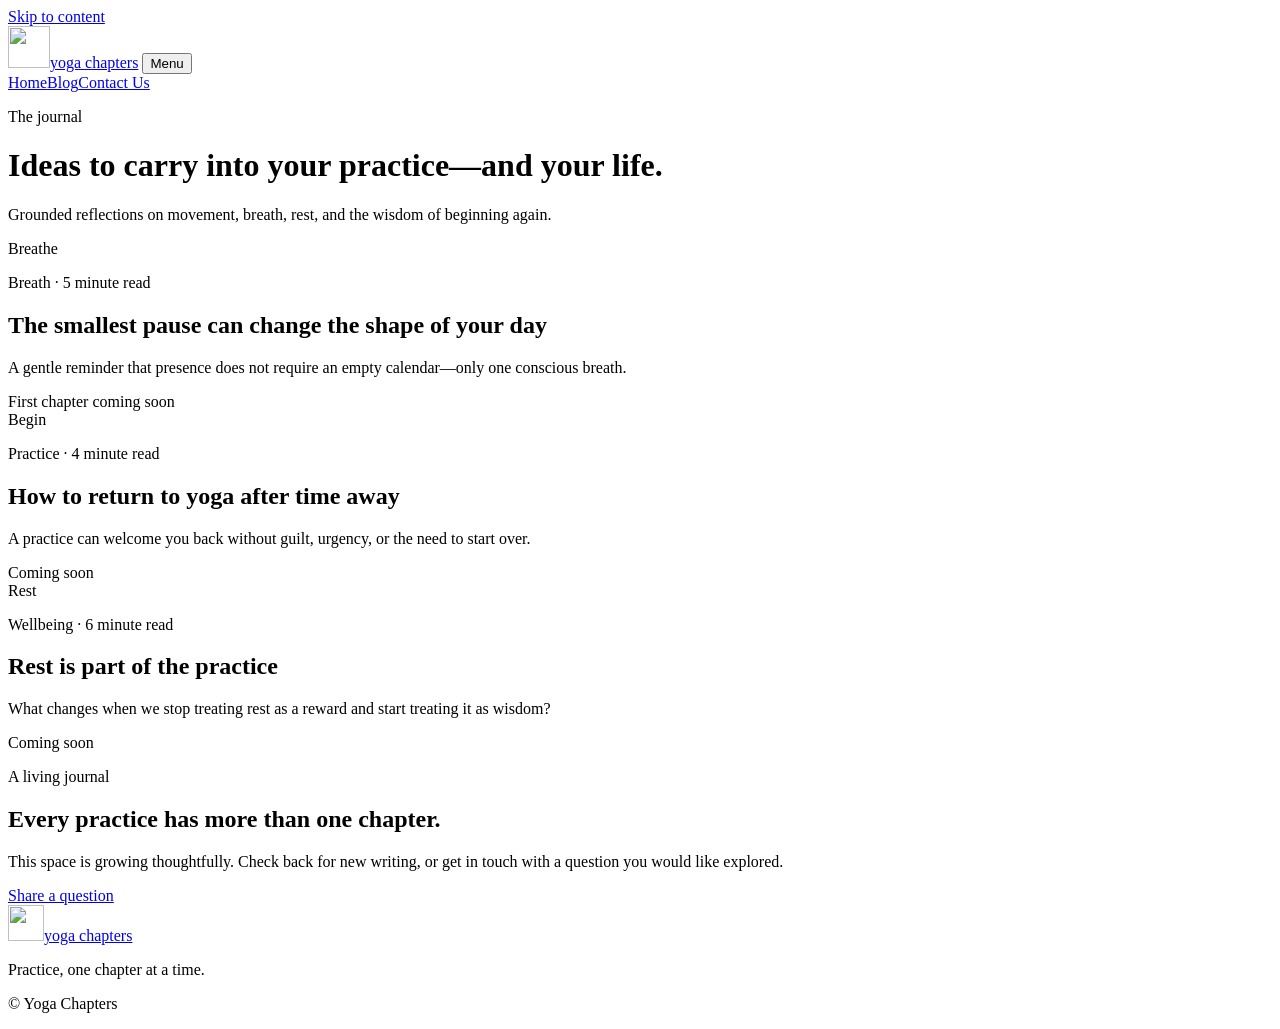
==== blog.html @ 90ff7d02 "Add blog.html" ====
<!doctype html>
<html lang="en">
<head>
  <meta charset="utf-8">
  <meta name="viewport" content="width=device-width, initial-scale=1">
  <meta name="description" content="The Yoga Chapters journal: reflections on yoga, breath, mindful movement, and everyday wellbeing.">
  <meta name="theme-color" content="#173f36">
  <title>Blog — Yoga Chapters</title>
  <link rel="icon" href="favicon.svg" type="image/svg+xml">
  <link rel="preconnect" href="https://fonts.googleapis.com">
  <link rel="preconnect" href="https://fonts.gstatic.com" crossorigin>
  <link href="https://fonts.googleapis.com/css2?family=DM+Sans:wght@400;500;600&family=Newsreader:opsz,wght@6..72,400;6..72,500&display=swap" rel="stylesheet">
  <link rel="stylesheet" href="styles.css">
</head>
<body>
  <a class="skip-link" href="#main">Skip to content</a>
  <header class="site-header">
    <a class="brand" href="index.html" aria-label="Yoga Chapters home"><img src="favicon.svg" alt="" width="42" height="42"><span>yoga chapters</span></a>
    <button class="menu-toggle" type="button" aria-expanded="false" aria-controls="site-nav">Menu</button>
    <nav id="site-nav" class="site-nav" aria-label="Primary navigation">
      <a href="index.html">Home</a><a class="active" href="blog.html">Blog</a><a href="contact.html">Contact Us</a>
    </nav>
  </header>
  <main id="main">
    <header class="page-hero blog-hero">
      <p class="eyebrow">The journal</p>
      <h1>Ideas to carry into your practice—and your life.</h1>
      <p>Grounded reflections on movement, breath, rest, and the wisdom of beginning again.</p>
    </header>
    <section class="article-grid" aria-label="Journal entries">
      <article class="article-card featured-article reveal">
        <div class="article-visual visual-breathe"><span>Breathe</span></div>
        <div class="article-copy">
          <p class="article-meta">Breath · 5 minute read</p>
          <h2>The smallest pause can change the shape of your day</h2>
          <p>A gentle reminder that presence does not require an empty calendar—only one conscious breath.</p>
          <span class="coming-soon">First chapter coming soon</span>
        </div>
      </article>
      <article class="article-card reveal">
        <div class="article-visual visual-begin"><span>Begin</span></div>
        <div class="article-copy">
          <p class="article-meta">Practice · 4 minute read</p>
          <h2>How to return to yoga after time away</h2>
          <p>A practice can welcome you back without guilt, urgency, or the need to start over.</p>
          <span class="coming-soon">Coming soon</span>
        </div>
      </article>
      <article class="article-card reveal">
        <div class="article-visual visual-rest"><span>Rest</span></div>
        <div class="article-copy">
          <p class="article-meta">Wellbeing · 6 minute read</p>
          <h2>Rest is part of the practice</h2>
          <p>What changes when we stop treating rest as a reward and start treating it as wisdom?</p>
          <span class="coming-soon">Coming soon</span>
        </div>
      </article>
    </section>
    <section class="blog-note">
      <p class="eyebrow">A living journal</p>
      <h2>Every practice has more than one chapter.</h2>
      <p>This space is growing thoughtfully. Check back for new writing, or get in touch with a question you would like explored.</p>
      <a class="button" href="contact.html">Share a question</a>
    </section>
  </main>
  <footer class="site-footer">
    <a class="brand footer-brand" href="index.html"><img src="favicon.svg" alt="" width="36" height="36"><span>yoga chapters</span></a>
    <p>Practice, one chapter at a time.</p><p class="copyright">© <span data-year></span> Yoga Chapters</p>
  </footer>
  <script src="script.js"></script>
</body>
</html>
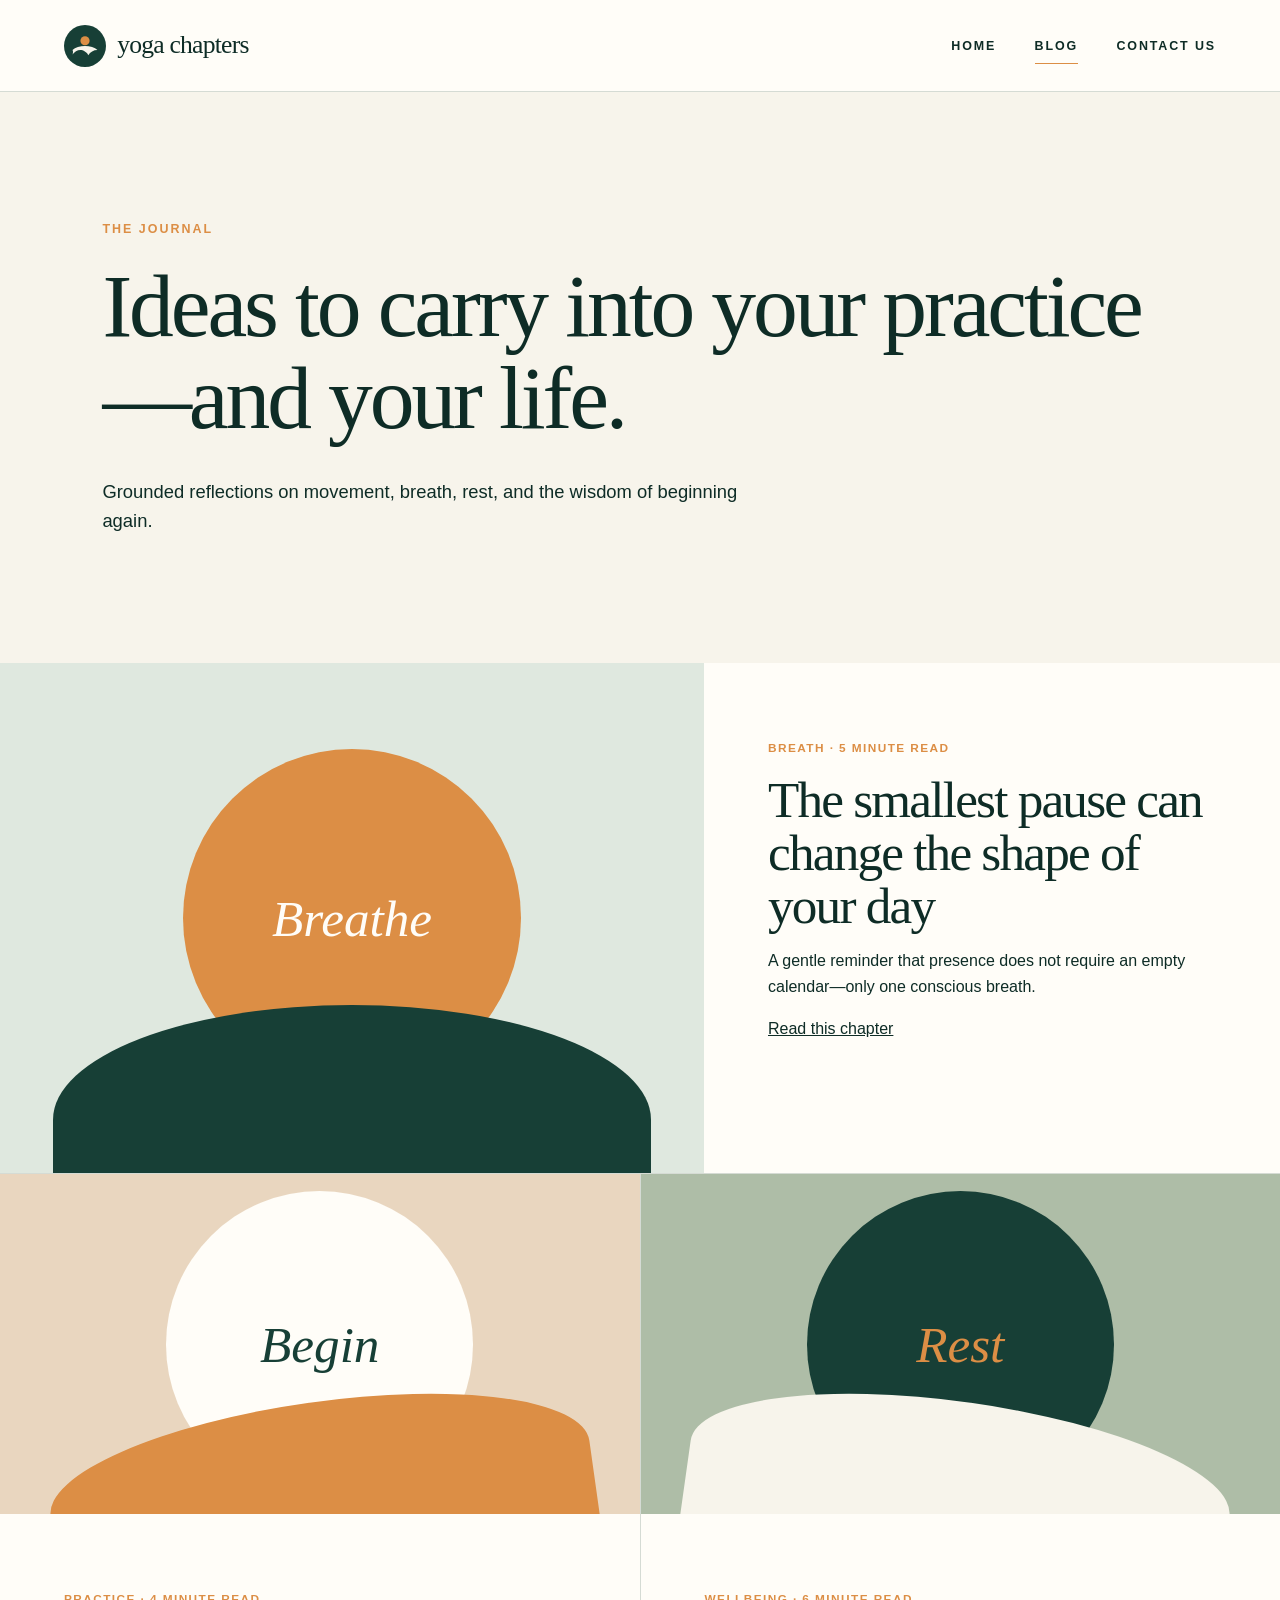
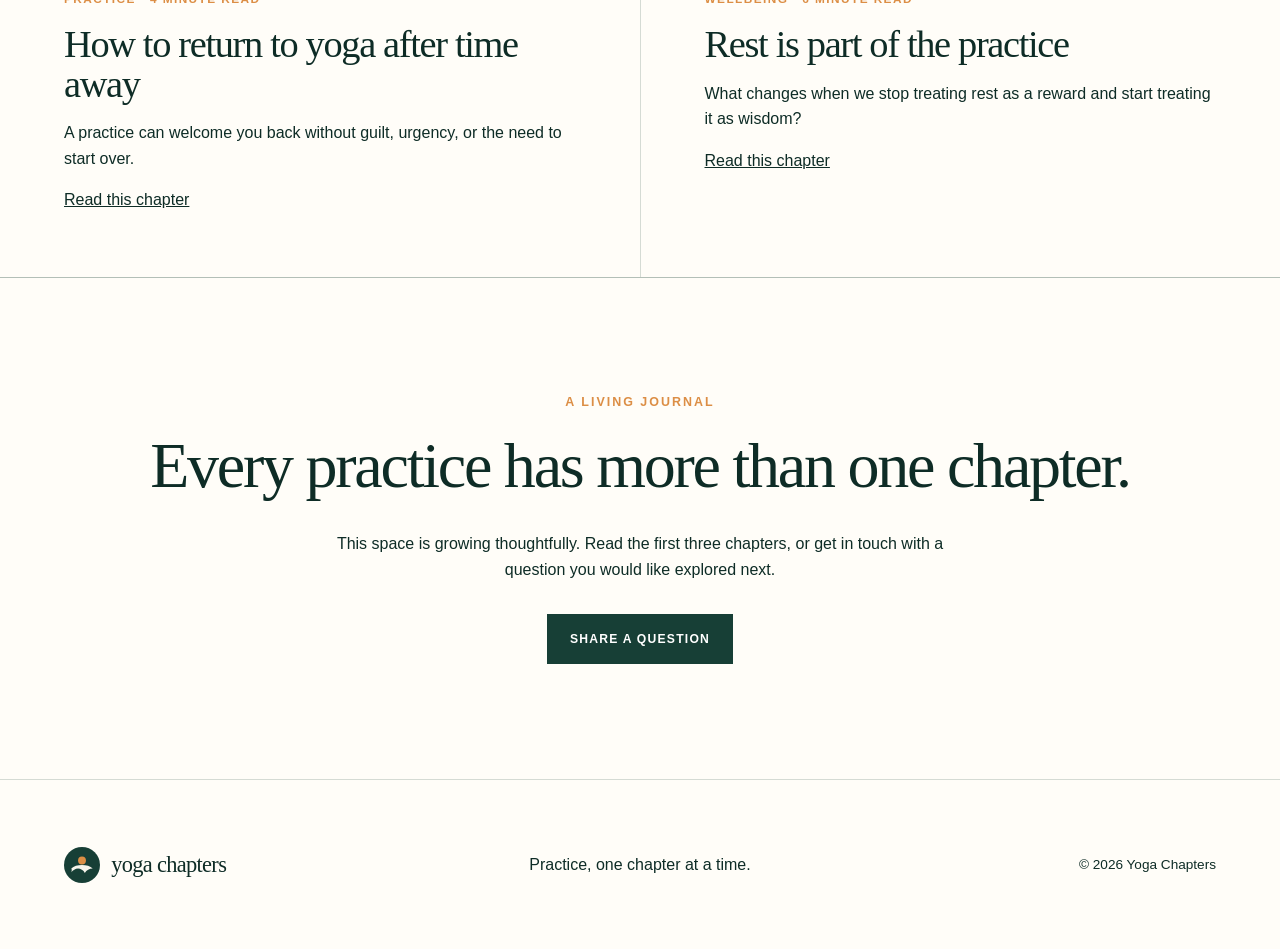
==== commit b700401e: "Complete blog.html" ====
--- a/blog.html
+++ b/blog.html
@@ -34,7 +34,7 @@
           <p class="article-meta">Breath · 5 minute read</p>
           <h2>The smallest pause can change the shape of your day</h2>
           <p>A gentle reminder that presence does not require an empty calendar—only one conscious breath.</p>
-          <span class="coming-soon">First chapter coming soon</span>
+          <a class="article-link" href="the-smallest-pause.html">Read this chapter</a>
         </div>
       </article>
       <article class="article-card reveal">
@@ -43,7 +43,7 @@
           <p class="article-meta">Practice · 4 minute read</p>
           <h2>How to return to yoga after time away</h2>
           <p>A practice can welcome you back without guilt, urgency, or the need to start over.</p>
-          <span class="coming-soon">Coming soon</span>
+          <a class="article-link" href="return-to-yoga.html">Read this chapter</a>
         </div>
       </article>
       <article class="article-card reveal">
@@ -52,14 +52,14 @@
           <p class="article-meta">Wellbeing · 6 minute read</p>
           <h2>Rest is part of the practice</h2>
           <p>What changes when we stop treating rest as a reward and start treating it as wisdom?</p>
-          <span class="coming-soon">Coming soon</span>
+          <a class="article-link" href="rest-is-practice.html">Read this chapter</a>
         </div>
       </article>
     </section>
     <section class="blog-note">
       <p class="eyebrow">A living journal</p>
       <h2>Every practice has more than one chapter.</h2>
-      <p>This space is growing thoughtfully. Check back for new writing, or get in touch with a question you would like explored.</p>
+      <p>This space is growing thoughtfully. Read the first three chapters, or get in touch with a question you would like explored next.</p>
       <a class="button" href="contact.html">Share a question</a>
     </section>
   </main>
--- a/styles.css
+++ b/styles.css
@@ -0,0 +1,163 @@
+:root {
+  --ink: #173f36;
+  --ink-dark: #0e2c26;
+  --ivory: #f7f4eb;
+  --paper: #fffdf8;
+  --saffron: #dc8e45;
+  --sage: #aebda7;
+  --mist: #dfe8df;
+  --line: rgba(23, 63, 54, 0.18);
+  --serif: "Newsreader", Georgia, serif;
+  --sans: "DM Sans", Arial, sans-serif;
+}
+
+* { box-sizing: border-box; }
+html { scroll-behavior: smooth; }
+body { margin: 0; color: var(--ink-dark); background: var(--paper); font-family: var(--sans); font-size: 16px; line-height: 1.6; }
+a { color: inherit; }
+img { display: block; max-width: 100%; }
+.skip-link { position: fixed; top: 1rem; left: 1rem; z-index: 20; padding: .7rem 1rem; background: var(--ink); color: white; transform: translateY(-180%); }
+.skip-link:focus { transform: translateY(0); }
+
+.site-header { min-height: 92px; padding: 1.15rem clamp(1.25rem, 5vw, 5.5rem); display: flex; align-items: center; justify-content: space-between; border-bottom: 1px solid var(--line); background: rgba(255,253,248,.96); position: relative; z-index: 10; }
+.brand { display: inline-flex; align-items: center; gap: .7rem; text-decoration: none; font-family: var(--serif); font-size: clamp(1.35rem, 2vw, 1.8rem); font-weight: 500; letter-spacing: -.03em; }
+.site-nav { display: flex; align-items: center; gap: clamp(1.5rem, 3vw, 3rem); }
+.site-nav a { text-decoration: none; text-transform: uppercase; font-size: .78rem; letter-spacing: .15em; font-weight: 600; padding: .6rem 0 .35rem; border-bottom: 1px solid transparent; }
+.site-nav a:hover, .site-nav a.active { border-color: var(--saffron); }
+.menu-toggle { display: none; border: 0; background: none; color: var(--ink); font: 600 .8rem var(--sans); letter-spacing: .12em; text-transform: uppercase; }
+
+.hero { min-height: 690px; display: grid; grid-template-columns: 1.02fr .98fr; background: var(--ivory); }
+.hero-copy { padding: clamp(5rem, 10vw, 9rem) clamp(2rem, 8vw, 8rem); display: flex; flex-direction: column; justify-content: center; align-items: flex-start; }
+.eyebrow { margin: 0 0 1.25rem; color: var(--saffron); text-transform: uppercase; letter-spacing: .16em; font-size: .78rem; font-weight: 600; }
+h1, h2, h3, blockquote { font-family: var(--serif); font-weight: 400; letter-spacing: -.035em; line-height: 1.03; }
+h1 { margin: 0; max-width: 750px; font-size: clamp(3.5rem, 7vw, 7rem); }
+.hero-text { max-width: 590px; margin: 2rem 0; font-size: clamp(1.05rem, 1.7vw, 1.3rem); }
+.hero-actions { display: flex; flex-wrap: wrap; align-items: center; gap: 1.5rem; margin-top: .5rem; }
+.button { display: inline-flex; min-height: 50px; align-items: center; justify-content: center; border: 1px solid var(--ink); padding: .8rem 1.4rem; background: var(--ink); color: white; text-decoration: none; text-transform: uppercase; letter-spacing: .1em; font: 600 .76rem var(--sans); cursor: pointer; transition: background .2s, color .2s, transform .2s; }
+.button:hover { transform: translateY(-2px); background: transparent; color: var(--ink); }
+.text-link { text-underline-offset: .35rem; text-decoration-thickness: 1px; font-weight: 500; }
+.text-link:hover { color: var(--saffron); }
+
+.hero-art { min-height: 690px; position: relative; overflow: hidden; background: var(--ink); isolation: isolate; }
+.hero-art::before { content: ""; position: absolute; inset: 0; background: radial-gradient(circle at 35% 30%, rgba(255,255,255,.11), transparent 35%), linear-gradient(145deg, transparent 20%, rgba(255,255,255,.04)); z-index: -3; }
+.sun { position: absolute; width: min(24vw, 310px); aspect-ratio: 1; border-radius: 50%; background: var(--saffron); left: 50%; top: 19%; transform: translateX(-50%); box-shadow: 0 0 90px rgba(220,142,69,.28); z-index: -2; }
+.arch { position: absolute; width: 115%; height: 52%; border-radius: 50% 50% 0 0; left: -7%; bottom: -10%; transform: rotate(-5deg); }
+.arch-one { background: var(--sage); z-index: -1; }
+.arch-two { width: 95%; height: 38%; left: 18%; bottom: -4%; background: var(--mist); transform: rotate(7deg); }
+.hero-note { position: absolute; right: 8%; bottom: 9%; color: var(--ink); font-family: var(--serif); font-size: clamp(1.4rem, 2.4vw, 2.4rem); font-style: italic; }
+
+.manifesto { padding: clamp(5rem, 10vw, 9rem) clamp(1.5rem, 10vw, 10rem); text-align: center; }
+.statement { max-width: 1160px; margin: auto; font: 400 clamp(2.15rem, 4.5vw, 4.7rem)/1.08 var(--serif); letter-spacing: -.03em; }
+.pillars { padding: clamp(4.5rem, 8vw, 7.5rem) clamp(1.5rem, 6vw, 6rem); background: var(--ivory); }
+.section-heading { display: flex; justify-content: space-between; align-items: end; gap: 2rem; border-bottom: 1px solid var(--line); padding-bottom: 2rem; }
+.section-heading h2, .featured-journal h2, .newsletter h2, .blog-note h2 { margin: 0; font-size: clamp(2.6rem, 5vw, 5rem); }
+.section-heading .eyebrow { margin-bottom: .3rem; }
+.pillar-grid { display: grid; grid-template-columns: repeat(3,1fr); gap: 1px; background: var(--line); margin-top: 0; }
+.pillar-card { min-height: 320px; padding: 2.5rem; background: var(--ivory); }
+.card-mark { display: block; margin-bottom: 4rem; color: var(--saffron); font-size: .78rem; letter-spacing: .14em; }
+.pillar-card h3 { margin: 0 0 1rem; font-size: clamp(2rem, 3vw, 3rem); }
+.pillar-card p { max-width: 360px; }
+
+.featured-journal { display: grid; grid-template-columns: 1fr 1fr; background: var(--ink); color: var(--paper); }
+.journal-intro { padding: clamp(4rem, 8vw, 8rem); }
+.journal-intro > p:not(.eyebrow) { max-width: 580px; font-size: 1.1rem; margin: 2rem 0; color: #dce4dd; }
+.button-light { background: var(--paper); border-color: var(--paper); color: var(--ink); }
+.button-light:hover { background: transparent; color: var(--paper); }
+.quote-card { margin: clamp(2rem, 5vw, 5rem); padding: clamp(2.2rem, 5vw, 5rem); background: var(--saffron); color: var(--ink-dark); display: flex; flex-direction: column; justify-content: center; }
+.quote-symbol { font: 6rem/0.7 var(--serif); }
+.quote-card blockquote { margin: 2rem 0; font-size: clamp(2rem, 3.6vw, 3.8rem); }
+.quote-card p { text-transform: uppercase; letter-spacing: .14em; font-size: .78rem; font-weight: 600; }
+.newsletter { display: grid; grid-template-columns: 1.2fr 1fr auto; gap: 3rem; align-items: end; padding: clamp(4rem, 7vw, 7rem) clamp(1.5rem, 6vw, 6rem); }
+.newsletter .eyebrow { margin-bottom: .7rem; }
+.newsletter > p { max-width: 430px; margin: 0; }
+
+.page-hero { padding: clamp(5rem, 10vw, 9rem) clamp(1.5rem, 8vw, 8rem); background: var(--ivory); }
+.page-hero h1 { max-width: 1050px; font-size: clamp(3.6rem, 7vw, 7rem); }
+.page-hero > p:last-child { max-width: 650px; margin: 2rem 0 0; font-size: 1.15rem; }
+.article-grid { display: grid; grid-template-columns: 1fr 1fr; gap: 1px; background: var(--line); border-bottom: 1px solid var(--line); }
+.article-card { background: var(--paper); }
+.featured-article { grid-column: 1/-1; display: grid; grid-template-columns: 1.1fr .9fr; }
+.article-visual { min-height: 340px; position: relative; display: flex; align-items: center; justify-content: center; overflow: hidden; background: var(--mist); }
+.featured-article .article-visual { min-height: 510px; }
+.article-visual::before, .article-visual::after { content: ""; position: absolute; border-radius: 50%; }
+.article-visual::before { width: 48%; aspect-ratio: 1; background: var(--saffron); }
+.article-visual::after { width: 85%; height: 45%; bottom: -12%; background: var(--ink); border-radius: 50% 50% 0 0; }
+.visual-begin { background: #e9d6bf; }
+.visual-begin::before { background: var(--paper); }
+.visual-begin::after { background: var(--saffron); transform: rotate(-8deg); }
+.visual-rest { background: var(--sage); }
+.visual-rest::before { background: var(--ink); }
+.visual-rest::after { background: var(--ivory); transform: rotate(8deg); }
+.article-visual span { z-index: 2; font: italic clamp(2rem, 4vw, 4rem) var(--serif); color: var(--paper); }
+.visual-begin span { color: var(--ink); }
+.visual-rest span { color: var(--saffron); }
+.article-copy { padding: clamp(2rem, 5vw, 5rem); }
+.article-copy h2 { margin: 1rem 0; font-size: clamp(2.1rem, 4vw, 4.3rem); }
+.article-card:not(.featured-article) .article-copy h2 { font-size: clamp(2rem, 3vw, 3rem); }
+.article-meta, .coming-soon { color: var(--saffron); text-transform: uppercase; letter-spacing: .12em; font-size: .74rem; font-weight: 600; }
+.coming-soon { display: inline-block; margin-top: 1.5rem; color: var(--ink); border-bottom: 1px solid var(--ink); }
+.blog-note { padding: clamp(5rem, 9vw, 9rem) clamp(1.5rem, 10vw, 10rem); text-align: center; }
+.blog-note p:not(.eyebrow) { max-width: 650px; margin: 2rem auto; }
+
+.contact-layout { min-height: 720px; display: grid; grid-template-columns: 1fr 1fr; }
+.contact-intro { padding: clamp(5rem, 10vw, 9rem) clamp(1.5rem, 8vw, 8rem); background: var(--ink); color: var(--paper); }
+.contact-intro h1 { font-size: clamp(3.7rem, 7vw, 7rem); }
+.contact-intro > p:not(.eyebrow) { max-width: 590px; margin: 2rem 0 4rem; color: #dce4dd; font-size: 1.1rem; }
+.contact-detail span { display: block; color: var(--saffron); text-transform: uppercase; letter-spacing: .13em; font-size: .75rem; margin-bottom: .5rem; }
+.contact-detail a { font: 400 clamp(1.5rem, 2.5vw, 2.5rem) var(--serif); text-underline-offset: .4rem; }
+.contact-panel { padding: clamp(4rem, 8vw, 8rem); background: var(--ivory); }
+.contact-panel h2 { margin: 0 0 3rem; font-size: clamp(2.5rem, 4vw, 4rem); }
+form { display: grid; }
+label { margin: 1rem 0 .4rem; font-size: .77rem; font-weight: 600; text-transform: uppercase; letter-spacing: .12em; }
+input, textarea { width: 100%; border: 0; border-bottom: 1px solid var(--ink); border-radius: 0; padding: .8rem 0; background: transparent; color: var(--ink-dark); font: 1rem var(--sans); }
+textarea { border: 1px solid var(--ink); padding: 1rem; margin-top: .5rem; resize: vertical; }
+input:focus, textarea:focus { outline: 2px solid var(--saffron); outline-offset: 3px; }
+form .button { justify-self: start; margin-top: 2rem; }
+.form-note { max-width: 500px; color: #53665f; font-size: .85rem; }
+
+.site-footer { min-height: 170px; padding: 2.5rem clamp(1.5rem, 5vw, 5rem); display: grid; grid-template-columns: 1fr 1fr 1fr; align-items: center; gap: 2rem; border-top: 1px solid var(--line); }
+.site-footer > p { margin: 0; text-align: center; }
+.site-footer .copyright { text-align: right; font-size: .85rem; }
+.footer-brand { font-size: 1.4rem; }
+.reveal { opacity: 0; transform: translateY(18px); transition: opacity .65s ease, transform .65s ease; }
+.reveal.visible { opacity: 1; transform: none; }
+
+@media (max-width: 900px) {
+  .site-header { min-height: 76px; }
+  .menu-toggle { display: block; padding: .8rem 0 .8rem 1rem; }
+  .site-nav { display: none; position: absolute; left: 0; right: 0; top: 100%; padding: 1.5rem; flex-direction: column; align-items: flex-start; background: var(--paper); border-bottom: 1px solid var(--line); }
+  .site-nav.open { display: flex; }
+  .hero, .featured-journal, .contact-layout { grid-template-columns: 1fr; }
+  .hero { min-height: auto; }
+  .hero-copy { min-height: 570px; }
+  .hero-art { min-height: 520px; }
+  .sun { width: 260px; }
+  .pillar-grid { grid-template-columns: 1fr; }
+  .pillar-card { min-height: 260px; }
+  .card-mark { margin-bottom: 2rem; }
+  .newsletter { grid-template-columns: 1fr; align-items: start; }
+  .featured-article { grid-template-columns: 1fr; }
+  .featured-article .article-visual { min-height: 400px; }
+  .site-footer { grid-template-columns: 1fr; justify-items: center; text-align: center; }
+  .site-footer .copyright { text-align: center; }
+}
+
+@media (max-width: 620px) {
+  h1 { font-size: clamp(3rem, 15vw, 4.5rem); }
+  .brand img { width: 36px; height: 36px; }
+  .hero-copy { min-height: 520px; padding: 4.5rem 1.4rem; }
+  .hero-art { min-height: 430px; }
+  .manifesto, .pillars, .journal-intro, .newsletter, .page-hero, .blog-note, .contact-intro, .contact-panel { padding-left: 1.4rem; padding-right: 1.4rem; }
+  .section-heading { align-items: flex-start; flex-direction: column; gap: .5rem; }
+  .quote-card { margin: 1.4rem; }
+  .article-grid { grid-template-columns: 1fr; }
+  .featured-article { grid-column: auto; }
+  .article-visual, .featured-article .article-visual { min-height: 320px; }
+  .contact-detail a { font-size: 1.35rem; }
+}
+
+@media (prefers-reduced-motion: reduce) {
+  html { scroll-behavior: auto; }
+  *, *::before, *::after { transition-duration: .01ms !important; animation-duration: .01ms !important; }
+  .reveal { opacity: 1; transform: none; }
+}
